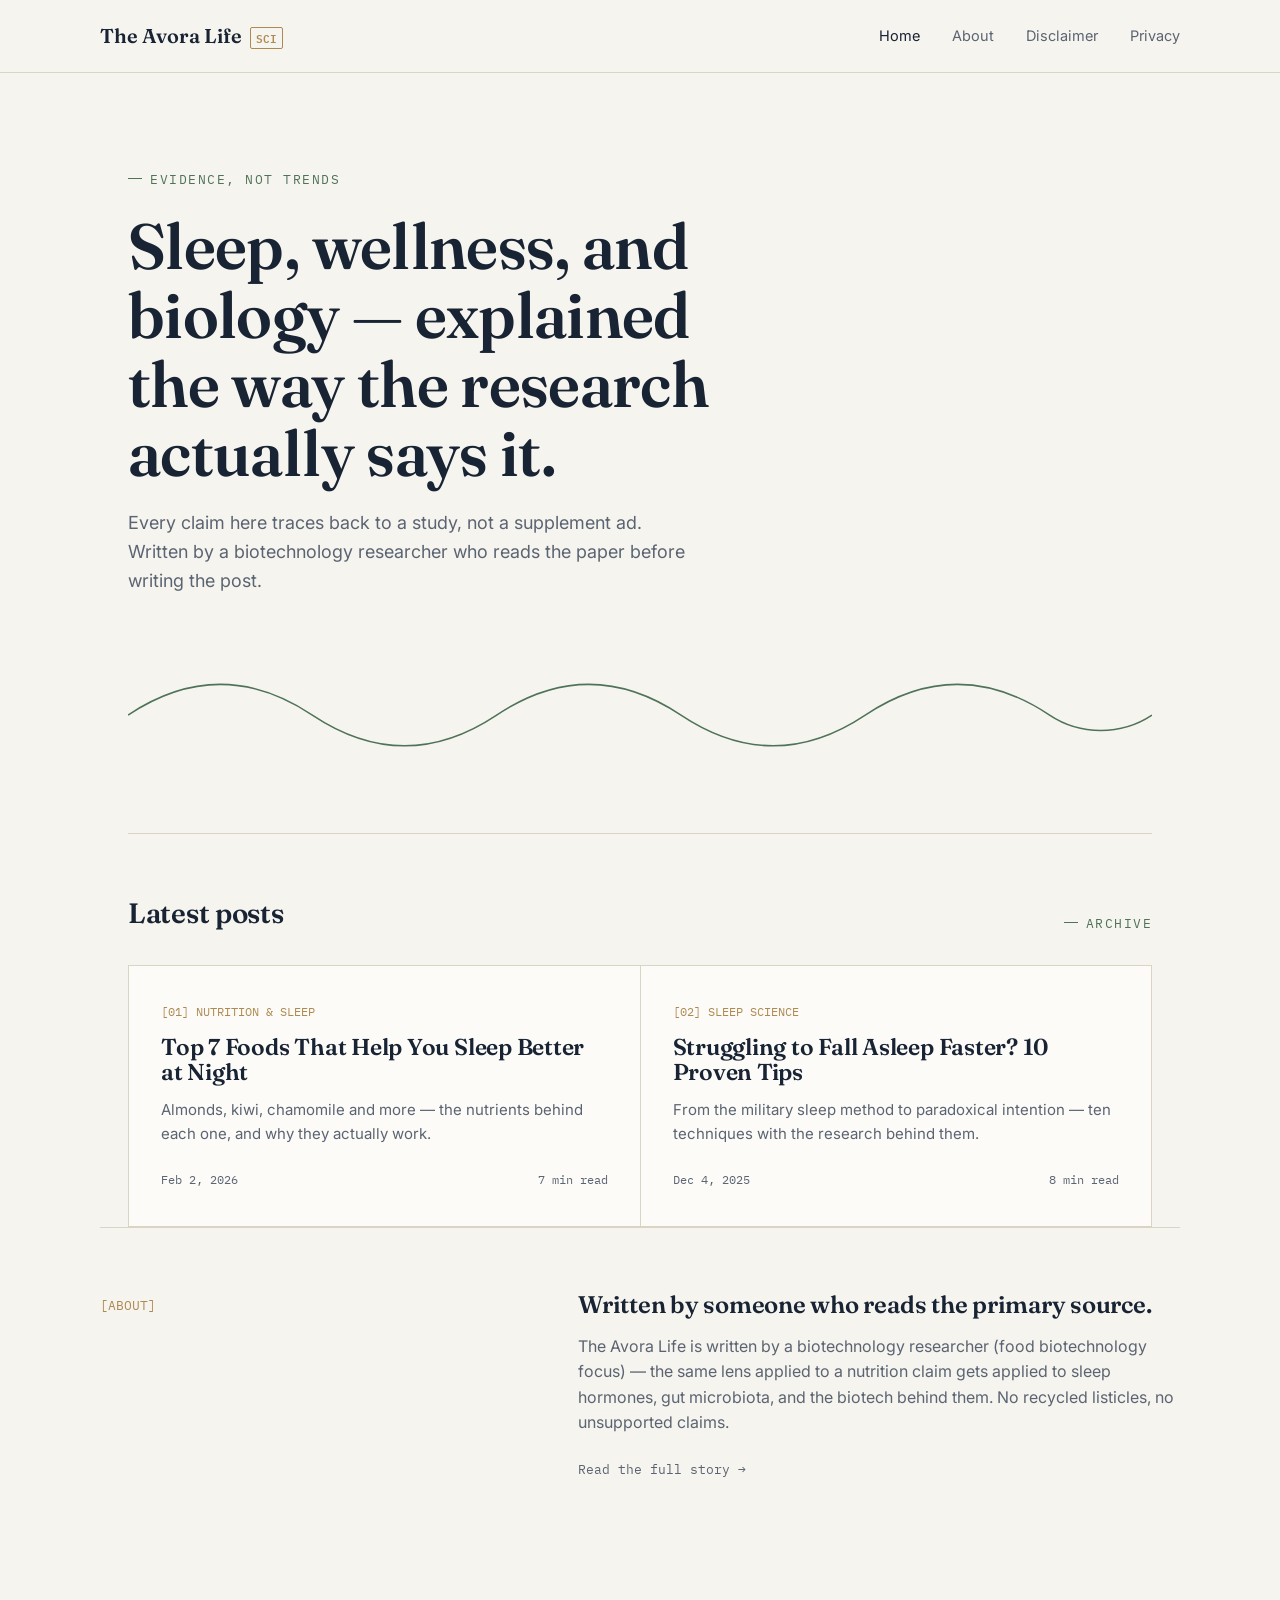
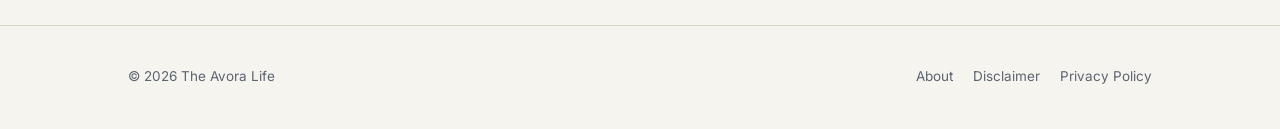
==== index.html @ d86a4e11 "Add files via upload" ====
<!DOCTYPE html>
<html lang="en">
<head>
<meta charset="UTF-8">
<meta name="viewport" content="width=device-width, initial-scale=1">
<title>The Avora Life — Science-Backed Health & Wellness</title>
<meta name="description" content="Science-backed writing on sleep, wellness, and biotech — evidence over trends.">
<link rel="stylesheet" href="style.css">
</head>
<body>

<header>
  <div class="wrap nav">
    <a href="index.html" class="brand">The Avora Life <span class="mark">SCI</span></a>
    <nav class="navlinks" id="navlinks">
      <a href="index.html" aria-current="page">Home</a>
      <a href="about.html">About</a>
      <a href="disclaimer.html">Disclaimer</a>
      <a href="privacy.html">Privacy</a>
    </nav>
    <button class="navtoggle" id="navtoggle" aria-label="Menu"><span></span><span></span><span></span></button>
  </div>
</header>

<section class="hero">
  <div class="wrap">
    <span class="eyebrow">Evidence, not trends</span>
    <h1>Sleep, wellness, and biology — explained the way the research actually says it.</h1>
    <p class="lede">Every claim here traces back to a study, not a supplement ad. Written by a biotechnology researcher who reads the paper before writing the post.</p>

    <svg class="wave" viewBox="0 0 1000 90" fill="none" xmlns="http://www.w3.org/2000/svg" aria-hidden="true">
      <path d="M0 45 C 60 5, 120 5, 180 45 C 240 85, 300 85, 360 45 C 420 5, 480 5, 540 45 C 600 85, 660 85, 720 45 C 780 5, 840 5, 900 45 C 930 65, 970 65, 1000 45" stroke="#4F7358" stroke-width="1.5"/>
    </svg>
  </div>
</section>

<section class="wrap">
  <div class="section-head">
    <h2>Latest posts</h2>
    <span class="eyebrow">Archive</span>
  </div>

  <div class="post-grid">
    <a class="post-card" href="blog/sleep-foods.html">
      <span class="tag">[01] NUTRITION &amp; SLEEP</span>
      <h3>Top 7 Foods That Help You Sleep Better at Night</h3>
      <p>Almonds, kiwi, chamomile and more — the nutrients behind each one, and why they actually work.</p>
      <span class="meta"><span>Feb 2, 2026</span><span>7 min read</span></span>
    </a>
    <a class="post-card" href="blog/fall-asleep-faster.html">
      <span class="tag">[02] SLEEP SCIENCE</span>
      <h3>Struggling to Fall Asleep Faster? 10 Proven Tips</h3>
      <p>From the military sleep method to paradoxical intention — ten techniques with the research behind them.</p>
      <span class="meta"><span>Dec 4, 2025</span><span>8 min read</span></span>
    </a>
  </div>
</section>

<section class="wrap about-strip">
  <div>
    <span class="cite">[ABOUT]</span>
  </div>
  <div>
    <h2 style="font-size:24px;margin-bottom:12px;">Written by someone who reads the primary source.</h2>
    <p>The Avora Life is written by a biotechnology researcher (food biotechnology focus) — the same lens applied to a nutrition claim gets applied to sleep hormones, gut microbiota, and the biotech behind them. No recycled listicles, no unsupported claims.</p>
    <a href="about.html" class="back-link">Read the full story →</a>
  </div>
</section>

<footer>
  <div class="wrap" style="display:flex;justify-content:space-between;width:100%;flex-wrap:wrap;gap:12px;">
    <span>© 2026 The Avora Life</span>
    <div style="display:flex;gap:20px;">
      <a href="about.html">About</a>
      <a href="disclaimer.html">Disclaimer</a>
      <a href="privacy.html">Privacy Policy</a>
    </div>
  </div>
</footer>

<script src="script.js"></script>
</body>
</html>
---- style.css ----
@import url('https://fonts.googleapis.com/css2?family=Fraunces:opsz,wght@9..144,400;9..144,500;9..144,600;9..144,700&family=Inter:wght@400;500;600&family=IBM+Plex+Mono:wght@400;500&display=swap');

:root{
  --bg:#F6F4EE;
  --bg-alt:#EEEAE0;
  --card:#FCFBF8;
  --ink:#182333;
  --ink-soft:#5B6472;
  --accent:#4F7358;
  --accent-soft:#DCE6DC;
  --gold:#AD8A52;
  --line:#DAD4C4;
  --radius:2px;
}

*{box-sizing:border-box;}
html{scroll-behavior:smooth;}
body{
  margin:0;
  background:var(--bg);
  color:var(--ink);
  font-family:'Inter',sans-serif;
  font-size:16px;
  line-height:1.6;
  -webkit-font-smoothing:antialiased;
}

a{color:inherit;text-decoration:none;}
img{max-width:100%;display:block;}

.wrap{
  max-width:1080px;
  margin:0 auto;
  padding:0 28px;
}

/* ---------- Type ---------- */
h1,h2,h3,.display{
  font-family:'Fraunces',serif;
  font-weight:600;
  letter-spacing:-0.01em;
  line-height:1.08;
  margin:0;
}
.mono{
  font-family:'IBM Plex Mono',monospace;
  letter-spacing:0.02em;
}
.eyebrow{
  font-family:'IBM Plex Mono',monospace;
  font-size:12.5px;
  letter-spacing:0.12em;
  text-transform:uppercase;
  color:var(--accent);
  display:inline-flex;
  align-items:center;
  gap:8px;
}
.eyebrow::before{
  content:"";
  width:14px;height:1px;
  background:var(--accent);
  display:inline-block;
}

/* ---------- Header ---------- */
header{
  position:sticky;top:0;z-index:20;
  background:rgba(246,244,238,0.88);
  backdrop-filter:blur(8px);
  border-bottom:1px solid var(--line);
}
.nav{
  display:flex;align-items:center;justify-content:space-between;
  padding:20px 0;
}
.brand{
  font-family:'Fraunces',serif;
  font-weight:600;
  font-size:20px;
  display:flex;align-items:baseline;gap:8px;
}
.brand .mark{
  font-family:'IBM Plex Mono',monospace;
  font-size:11px;
  color:var(--gold);
  border:1px solid var(--gold);
  padding:1px 5px;
  border-radius:2px;
}
.navlinks{display:flex;gap:32px;font-size:14.5px;}
.navlinks a{color:var(--ink-soft);transition:color .15s;}
.navlinks a:hover, .navlinks a[aria-current="page"]{color:var(--ink);}
.navtoggle{display:none;background:none;border:none;cursor:pointer;padding:6px;}
.navtoggle span{display:block;width:22px;height:1.5px;background:var(--ink);margin:5px 0;}

@media (max-width:720px){
  .navlinks{
    position:absolute;top:100%;left:0;right:0;
    flex-direction:column;background:var(--bg);
    padding:20px 28px;gap:18px;
    border-bottom:1px solid var(--line);
    display:none;
  }
  .navlinks.open{display:flex;}
  .navtoggle{display:block;}
}

/* ---------- Hero ---------- */
.hero{padding:88px 0 64px;}
.hero .eyebrow{margin-bottom:22px;}
.hero h1{font-size:clamp(38px,6vw,64px);max-width:14ch;}
.hero p.lede{
  margin-top:22px;max-width:52ch;
  font-size:18px;color:var(--ink-soft);
}
.wave{margin-top:56px;width:100%;height:auto;}
.wave path{
  stroke-dasharray:1400;
  stroke-dashoffset:1400;
  animation:draw 1.8s ease forwards .2s;
}
@keyframes draw{to{stroke-dashoffset:0;}}
@media (prefers-reduced-motion:reduce){
  .wave path{animation:none;stroke-dashoffset:0;}
}

/* ---------- Section labels ---------- */
.section-head{
  display:flex;align-items:baseline;justify-content:space-between;
  margin:0 0 32px;padding-top:64px;
  border-top:1px solid var(--line);
}
.section-head h2{font-size:28px;}

/* ---------- Post grid / cards ---------- */
.post-grid{
  display:grid;grid-template-columns:1fr 1fr;gap:1px;
  background:var(--line);border:1px solid var(--line);
}
@media (max-width:720px){.post-grid{grid-template-columns:1fr;}}

.post-card{
  background:var(--card);
  padding:36px 32px;
  display:flex;flex-direction:column;gap:14px;
  transition:background .18s;
}
.post-card:hover{background:var(--accent-soft);}
.post-card .tag{
  font-family:'IBM Plex Mono',monospace;
  font-size:12px;color:var(--gold);
}
.post-card h3{font-size:23px;}
.post-card p{color:var(--ink-soft);font-size:15px;margin:0;}
.post-card .meta{
  margin-top:auto;padding-top:10px;
  font-family:'IBM Plex Mono',monospace;
  font-size:12px;color:var(--ink-soft);
  display:flex;justify-content:space-between;
}

/* ---------- About / bio blurb ---------- */
.about-strip{
  padding:64px 0;border-top:1px solid var(--line);
  display:grid;grid-template-columns:1fr 1.4fr;gap:48px;
}
@media (max-width:720px){.about-strip{grid-template-columns:1fr;}}
.about-strip .cite{
  font-family:'IBM Plex Mono',monospace;
  font-size:13px;color:var(--gold);
}
.about-strip p{color:var(--ink-soft);font-size:16px;}

/* ---------- Footer ---------- */
footer{
  border-top:1px solid var(--line);
  margin-top:80px;padding:40px 0;
  font-size:13.5px;color:var(--ink-soft);
  display:flex;justify-content:space-between;flex-wrap:wrap;gap:12px;
}
footer a{border-bottom:1px solid transparent;}
footer a:hover{border-color:var(--ink-soft);}

/* ---------- Article page ---------- */
.article-head{padding:64px 0 32px;border-bottom:1px solid var(--line);}
.article-head .eyebrow{margin-bottom:20px;}
.article-head h1{font-size:clamp(32px,5vw,48px);max-width:18ch;}
.article-head .sub{margin-top:18px;color:var(--ink-soft);font-size:17px;max-width:56ch;}
.article-meta{
  margin-top:28px;display:flex;gap:24px;
  font-family:'IBM Plex Mono',monospace;font-size:12.5px;color:var(--ink-soft);
}

article.body{
  max-width:680px;margin:0 auto;padding:48px 28px 40px;
  font-size:17px;
}
article.body h2{font-size:26px;margin-top:48px;margin-bottom:16px;}
article.body h3{font-size:20px;margin-top:32px;margin-bottom:10px;}
article.body p{margin:0 0 18px;color:var(--ink);}
article.body ul,article.body ol{margin:0 0 18px;padding-left:22px;color:var(--ink);}
article.body li{margin-bottom:8px;}
article.body a{color:var(--accent);border-bottom:1px solid var(--accent-soft);}
article.body a:hover{border-color:var(--accent);}
.callout{
  border-left:2px solid var(--accent);
  background:var(--accent-soft);
  padding:16px 20px;margin:28px 0;
  font-size:15.5px;color:var(--ink);
}
.source-list{
  margin-top:56px;padding-top:24px;border-top:1px solid var(--line);
  font-size:13.5px;color:var(--ink-soft);
}
.source-list .eyebrow{margin-bottom:14px;}
.source-list ol{padding-left:20px;}
.source-list li{margin-bottom:8px;}

.back-link{
  display:inline-flex;align-items:center;gap:8px;
  font-family:'IBM Plex Mono',monospace;font-size:13px;
  color:var(--ink-soft);margin-top:8px;
}
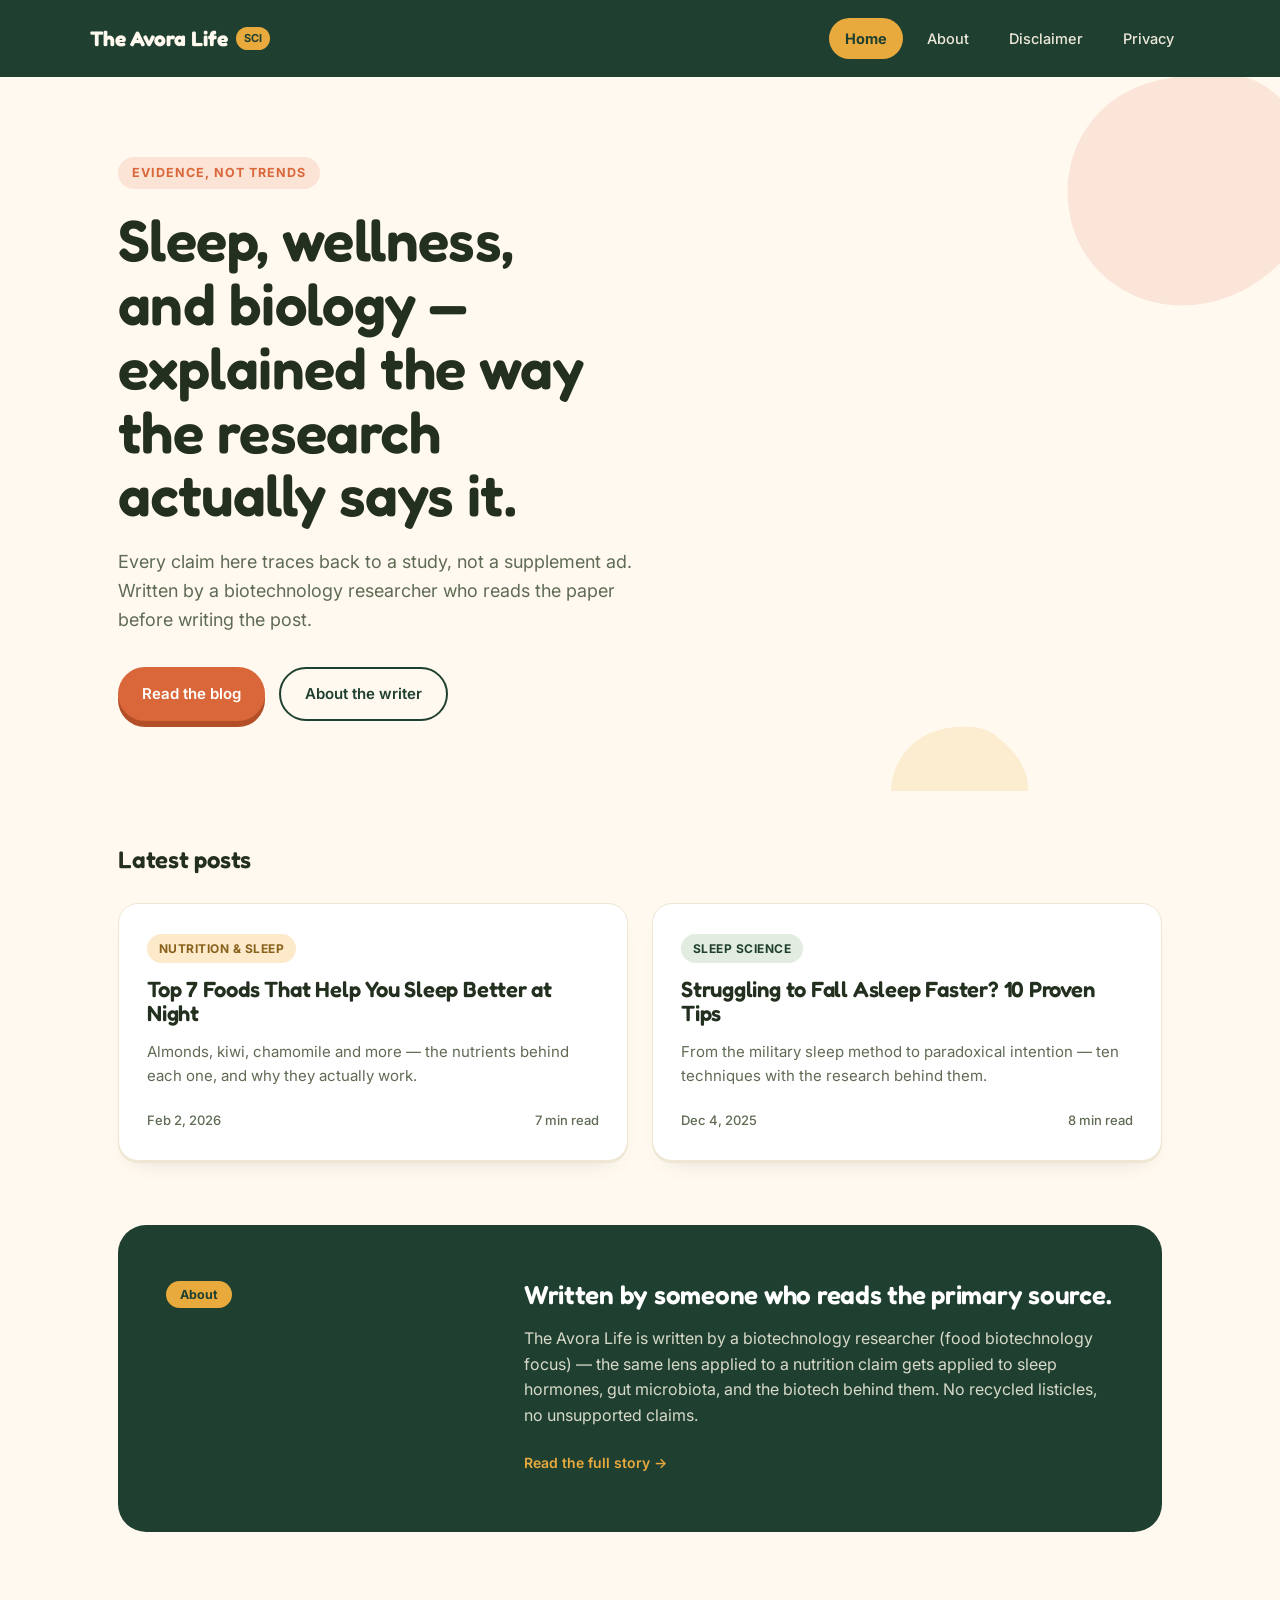
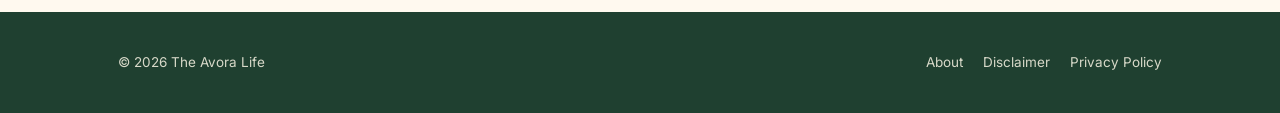
==== commit 0753cfd7: "Add files via upload" ====
--- a/index.html
+++ b/index.html
@@ -23,47 +23,48 @@
 </header>
 
 <section class="hero">
-  <div class="wrap">
+  <svg class="blob blob-1" viewBox="0 0 200 200" xmlns="http://www.w3.org/2000/svg" aria-hidden="true"><path fill="#FBE3D6" d="M45.3,-58.5C58.5,-49.6,68.5,-34.7,71.8,-18.3C75.2,-1.9,71.9,16,63.5,30.6C55.1,45.2,41.6,56.4,26.2,63.1C10.8,69.7,-6.4,71.7,-22.5,67.4C-38.6,63.2,-53.5,52.7,-62.4,38.2C-71.3,23.6,-74.2,5,-70.5,-11.8C-66.8,-28.6,-56.6,-43.5,-43.2,-52.4C-29.9,-61.3,-14.9,-64.2,1.6,-66.2C18.2,-68.3,32.1,-67.4,45.3,-58.5Z" transform="translate(100 100)"/></svg>
+  <svg class="blob blob-2" viewBox="0 0 200 200" xmlns="http://www.w3.org/2000/svg" aria-hidden="true"><path fill="#FCEACB" d="M39.5,-51.9C51.5,-42.8,61.6,-30.6,65.8,-16.4C70,-2.2,68.3,14,61.1,27.4C53.9,40.8,41.2,51.4,26.7,58.2C12.2,65,-4.1,68,-19.6,64.5C-35.1,61,-49.8,51,-58.8,37.2C-67.8,23.4,-71.1,5.8,-67.9,-10.5C-64.8,-26.8,-55.2,-41.8,-42.1,-51C-29,-60.2,-14.5,-63.6,0.4,-64.2C15.3,-64.8,30.5,-62.6,39.5,-51.9Z" transform="translate(100 100)"/></svg>
+  <div class="wrap inner">
     <span class="eyebrow">Evidence, not trends</span>
     <h1>Sleep, wellness, and biology — explained the way the research actually says it.</h1>
     <p class="lede">Every claim here traces back to a study, not a supplement ad. Written by a biotechnology researcher who reads the paper before writing the post.</p>
-
-    <svg class="wave" viewBox="0 0 1000 90" fill="none" xmlns="http://www.w3.org/2000/svg" aria-hidden="true">
-      <path d="M0 45 C 60 5, 120 5, 180 45 C 240 85, 300 85, 360 45 C 420 5, 480 5, 540 45 C 600 85, 660 85, 720 45 C 780 5, 840 5, 900 45 C 930 65, 970 65, 1000 45" stroke="#4F7358" stroke-width="1.5"/>
-    </svg>
+    <div class="ctas">
+      <a href="#latest" class="btn btn-primary">Read the blog</a>
+      <a href="about.html" class="btn btn-outline">About the writer</a>
+    </div>
   </div>
 </section>
 
-<section class="wrap">
+<section class="wrap" id="latest">
   <div class="section-head">
     <h2>Latest posts</h2>
-    <span class="eyebrow">Archive</span>
   </div>
 
   <div class="post-grid">
     <a class="post-card" href="blog/sleep-foods.html">
-      <span class="tag">[01] NUTRITION &amp; SLEEP</span>
+      <span class="tag sleep">Nutrition &amp; Sleep</span>
       <h3>Top 7 Foods That Help You Sleep Better at Night</h3>
       <p>Almonds, kiwi, chamomile and more — the nutrients behind each one, and why they actually work.</p>
       <span class="meta"><span>Feb 2, 2026</span><span>7 min read</span></span>
     </a>
     <a class="post-card" href="blog/fall-asleep-faster.html">
-      <span class="tag">[02] SLEEP SCIENCE</span>
+      <span class="tag science">Sleep Science</span>
       <h3>Struggling to Fall Asleep Faster? 10 Proven Tips</h3>
       <p>From the military sleep method to paradoxical intention — ten techniques with the research behind them.</p>
       <span class="meta"><span>Dec 4, 2025</span><span>8 min read</span></span>
     </a>
   </div>
-</section>
 
-<section class="wrap about-strip">
-  <div>
-    <span class="cite">[ABOUT]</span>
-  </div>
-  <div>
-    <h2 style="font-size:24px;margin-bottom:12px;">Written by someone who reads the primary source.</h2>
-    <p>The Avora Life is written by a biotechnology researcher (food biotechnology focus) — the same lens applied to a nutrition claim gets applied to sleep hormones, gut microbiota, and the biotech behind them. No recycled listicles, no unsupported claims.</p>
-    <a href="about.html" class="back-link">Read the full story →</a>
+  <div class="about-strip">
+    <div>
+      <span class="pill">About</span>
+    </div>
+    <div>
+      <h2>Written by someone who reads the primary source.</h2>
+      <p>The Avora Life is written by a biotechnology researcher (food biotechnology focus) — the same lens applied to a nutrition claim gets applied to sleep hormones, gut microbiota, and the biotech behind them. No recycled listicles, no unsupported claims.</p>
+      <a href="about.html" class="back-link">Read the full story →</a>
+    </div>
   </div>
 </section>
 
--- a/style.css
+++ b/style.css
@@ -1,16 +1,20 @@
-@import url('https://fonts.googleapis.com/css2?family=Fraunces:opsz,wght@9..144,400;9..144,500;9..144,600;9..144,700&family=Inter:wght@400;500;600&family=IBM+Plex+Mono:wght@400;500&display=swap');
+@import url('https://fonts.googleapis.com/css2?family=Fredoka:wght@500;600;700&family=Inter:wght@400;500;600;700&display=swap');
 
 :root{
-  --bg:#F6F4EE;
-  --bg-alt:#EEEAE0;
-  --card:#FCFBF8;
-  --ink:#182333;
-  --ink-soft:#5B6472;
-  --accent:#4F7358;
-  --accent-soft:#DCE6DC;
-  --gold:#AD8A52;
-  --line:#DAD4C4;
-  --radius:2px;
+  --bg:#FFF9EF;
+  --cream:#FFF9EF;
+  --card:#FFFFFF;
+  --ink:#24301F;
+  --ink-soft:#5F6B54;
+  --green:#1F4030;
+  --green-soft:#E3ECE0;
+  --terracotta:#D9673A;
+  --terracotta-soft:#FBE3D6;
+  --mustard:#E8A93D;
+  --mustard-soft:#FCEACB;
+  --line:#EFE6D3;
+  --radius:20px;
+  --radius-sm:12px;
 }
 
 *{box-sizing:border-box;}
@@ -24,201 +28,186 @@
   line-height:1.6;
   -webkit-font-smoothing:antialiased;
 }
-
 a{color:inherit;text-decoration:none;}
 img{max-width:100%;display:block;}
-
-.wrap{
-  max-width:1080px;
-  margin:0 auto;
-  padding:0 28px;
-}
-
-/* ---------- Type ---------- */
+.wrap{max-width:1100px;margin:0 auto;padding:0 28px;}
+
 h1,h2,h3,.display{
-  font-family:'Fraunces',serif;
+  font-family:'Fredoka',sans-serif;
   font-weight:600;
   letter-spacing:-0.01em;
-  line-height:1.08;
+  line-height:1.1;
   margin:0;
 }
-.mono{
-  font-family:'IBM Plex Mono',monospace;
-  letter-spacing:0.02em;
-}
+
 .eyebrow{
-  font-family:'IBM Plex Mono',monospace;
+  font-family:'Inter',sans-serif;
+  font-weight:700;
   font-size:12.5px;
-  letter-spacing:0.12em;
+  letter-spacing:0.08em;
   text-transform:uppercase;
-  color:var(--accent);
-  display:inline-flex;
-  align-items:center;
-  gap:8px;
-}
-.eyebrow::before{
-  content:"";
-  width:14px;height:1px;
-  background:var(--accent);
+  color:var(--terracotta);
+  background:var(--terracotta-soft);
+  padding:6px 14px;
+  border-radius:999px;
   display:inline-block;
 }
 
 /* ---------- Header ---------- */
 header{
   position:sticky;top:0;z-index:20;
-  background:rgba(246,244,238,0.88);
-  backdrop-filter:blur(8px);
-  border-bottom:1px solid var(--line);
-}
-.nav{
-  display:flex;align-items:center;justify-content:space-between;
-  padding:20px 0;
-}
+  background:var(--green);
+}
+.nav{display:flex;align-items:center;justify-content:space-between;padding:18px 0;}
 .brand{
-  font-family:'Fraunces',serif;
-  font-weight:600;
-  font-size:20px;
-  display:flex;align-items:baseline;gap:8px;
+  font-family:'Fredoka',sans-serif;font-weight:700;font-size:21px;
+  color:#FFF9EF;display:flex;align-items:center;gap:8px;
 }
 .brand .mark{
-  font-family:'IBM Plex Mono',monospace;
-  font-size:11px;
-  color:var(--gold);
-  border:1px solid var(--gold);
-  padding:1px 5px;
-  border-radius:2px;
-}
-.navlinks{display:flex;gap:32px;font-size:14.5px;}
-.navlinks a{color:var(--ink-soft);transition:color .15s;}
-.navlinks a:hover, .navlinks a[aria-current="page"]{color:var(--ink);}
+  font-family:'Inter',sans-serif;font-weight:700;font-size:11px;color:var(--green);
+  background:var(--mustard);
+  padding:3px 8px;border-radius:999px;
+}
+.navlinks{display:flex;gap:8px;font-size:14.5px;}
+.navlinks a{
+  color:#EFE9DB;padding:9px 16px;border-radius:999px;
+  font-weight:500;transition:background .15s,color .15s;
+}
+.navlinks a:hover{background:rgba(255,255,255,0.1);}
+.navlinks a[aria-current="page"]{background:var(--mustard);color:var(--green);font-weight:700;}
 .navtoggle{display:none;background:none;border:none;cursor:pointer;padding:6px;}
-.navtoggle span{display:block;width:22px;height:1.5px;background:var(--ink);margin:5px 0;}
+.navtoggle span{display:block;width:22px;height:2px;background:#FFF9EF;margin:5px 0;border-radius:2px;}
 
 @media (max-width:720px){
   .navlinks{
     position:absolute;top:100%;left:0;right:0;
-    flex-direction:column;background:var(--bg);
-    padding:20px 28px;gap:18px;
-    border-bottom:1px solid var(--line);
-    display:none;
+    flex-direction:column;background:var(--green);
+    padding:16px 28px;gap:8px;display:none;
   }
   .navlinks.open{display:flex;}
+  .navlinks a{width:100%;}
   .navtoggle{display:block;}
 }
 
 /* ---------- Hero ---------- */
-.hero{padding:88px 0 64px;}
-.hero .eyebrow{margin-bottom:22px;}
-.hero h1{font-size:clamp(38px,6vw,64px);max-width:14ch;}
-.hero p.lede{
-  margin-top:22px;max-width:52ch;
-  font-size:18px;color:var(--ink-soft);
-}
-.wave{margin-top:56px;width:100%;height:auto;}
-.wave path{
-  stroke-dasharray:1400;
-  stroke-dashoffset:1400;
-  animation:draw 1.8s ease forwards .2s;
-}
-@keyframes draw{to{stroke-dashoffset:0;}}
-@media (prefers-reduced-motion:reduce){
-  .wave path{animation:none;stroke-dashoffset:0;}
-}
+.hero{
+  position:relative;
+  padding:80px 0 70px;
+  overflow:hidden;
+}
+.blob{position:absolute;z-index:0;filter:blur(0px);}
+.blob-1{top:-60px;right:-80px;width:340px;opacity:0.9;}
+.blob-2{bottom:-100px;right:220px;width:200px;opacity:0.85;}
+.hero .inner{position:relative;z-index:1;}
+.hero h1{font-size:clamp(36px,5.6vw,58px);max-width:15ch;margin-top:20px;}
+.hero p.lede{margin-top:20px;max-width:50ch;font-size:18px;color:var(--ink-soft);}
+.hero .ctas{margin-top:32px;display:flex;gap:14px;flex-wrap:wrap;}
+.btn{
+  display:inline-flex;align-items:center;gap:8px;
+  font-weight:600;font-size:15px;
+  padding:13px 24px;border-radius:999px;
+  transition:transform .15s, box-shadow .15s;
+}
+.btn-primary{background:var(--terracotta);color:#fff;box-shadow:0 6px 0 0 #B24F27;}
+.btn-primary:hover{transform:translateY(2px);box-shadow:0 4px 0 0 #B24F27;}
+.btn-outline{background:transparent;color:var(--green);border:2px solid var(--green);}
+.btn-outline:hover{background:var(--green);color:#fff;}
 
 /* ---------- Section labels ---------- */
 .section-head{
-  display:flex;align-items:baseline;justify-content:space-between;
-  margin:0 0 32px;padding-top:64px;
-  border-top:1px solid var(--line);
-}
-.section-head h2{font-size:28px;}
+  display:flex;align-items:center;justify-content:space-between;
+  margin:0 0 30px;padding-top:56px;
+}
 
 /* ---------- Post grid / cards ---------- */
-.post-grid{
-  display:grid;grid-template-columns:1fr 1fr;gap:1px;
-  background:var(--line);border:1px solid var(--line);
-}
+.post-grid{display:grid;grid-template-columns:1fr 1fr;gap:24px;}
 @media (max-width:720px){.post-grid{grid-template-columns:1fr;}}
 
 .post-card{
   background:var(--card);
-  padding:36px 32px;
+  border-radius:var(--radius);
+  padding:30px 28px;
   display:flex;flex-direction:column;gap:14px;
-  transition:background .18s;
-}
-.post-card:hover{background:var(--accent-soft);}
+  box-shadow:0 2px 0 var(--line), 0 12px 24px -18px rgba(36,48,31,0.25);
+  border:1px solid var(--line);
+  transition:transform .18s, box-shadow .18s;
+}
+.post-card:hover{transform:translateY(-4px);box-shadow:0 2px 0 var(--line), 0 20px 30px -18px rgba(36,48,31,0.3);}
 .post-card .tag{
-  font-family:'IBM Plex Mono',monospace;
-  font-size:12px;color:var(--gold);
-}
-.post-card h3{font-size:23px;}
+  font-weight:700;font-size:12px;letter-spacing:0.04em;text-transform:uppercase;
+  display:inline-block;padding:5px 12px;border-radius:999px;
+  width:fit-content;
+}
+.tag.sleep{background:var(--mustard-soft);color:#8A611C;}
+.tag.science{background:var(--green-soft);color:var(--green);}
+.post-card h3{font-size:22px;}
 .post-card p{color:var(--ink-soft);font-size:15px;margin:0;}
 .post-card .meta{
-  margin-top:auto;padding-top:10px;
-  font-family:'IBM Plex Mono',monospace;
-  font-size:12px;color:var(--ink-soft);
+  margin-top:auto;padding-top:8px;
+  font-size:13px;color:var(--ink-soft);font-weight:500;
   display:flex;justify-content:space-between;
 }
 
-/* ---------- About / bio blurb ---------- */
+/* ---------- About strip ---------- */
 .about-strip{
-  padding:64px 0;border-top:1px solid var(--line);
-  display:grid;grid-template-columns:1fr 1.4fr;gap:48px;
-}
-@media (max-width:720px){.about-strip{grid-template-columns:1fr;}}
-.about-strip .cite{
-  font-family:'IBM Plex Mono',monospace;
-  font-size:13px;color:var(--gold);
-}
-.about-strip p{color:var(--ink-soft);font-size:16px;}
+  margin-top:64px;
+  background:var(--green);
+  border-radius:28px;
+  padding:56px 48px;
+  display:grid;grid-template-columns:0.7fr 1.3fr;gap:40px;
+  color:#F3EFE2;
+}
+@media (max-width:720px){.about-strip{grid-template-columns:1fr;padding:40px 28px;}}
+.about-strip h2{font-size:26px;color:#fff;margin-bottom:12px;}
+.about-strip p{color:#D8D9C9;font-size:16px;}
+.about-strip .pill{
+  background:var(--mustard);color:var(--green);font-weight:700;
+  font-size:12.5px;padding:6px 14px;border-radius:999px;width:fit-content;
+}
+.about-strip .back-link{color:var(--mustard);font-weight:600;}
 
 /* ---------- Footer ---------- */
 footer{
-  border-top:1px solid var(--line);
+  background:var(--green);color:#D8D9C9;
   margin-top:80px;padding:40px 0;
-  font-size:13.5px;color:var(--ink-soft);
+  font-size:13.5px;
   display:flex;justify-content:space-between;flex-wrap:wrap;gap:12px;
 }
-footer a{border-bottom:1px solid transparent;}
-footer a:hover{border-color:var(--ink-soft);}
+footer a:hover{color:#fff;}
 
 /* ---------- Article page ---------- */
-.article-head{padding:64px 0 32px;border-bottom:1px solid var(--line);}
-.article-head .eyebrow{margin-bottom:20px;}
-.article-head h1{font-size:clamp(32px,5vw,48px);max-width:18ch;}
-.article-head .sub{margin-top:18px;color:var(--ink-soft);font-size:17px;max-width:56ch;}
+.article-head{background:var(--green-soft);padding:64px 0 40px;}
+.article-head h1{font-size:clamp(30px,4.6vw,46px);max-width:18ch;margin-top:18px;color:var(--green);}
+.article-head .sub{margin-top:16px;color:var(--ink-soft);font-size:17px;max-width:56ch;}
 .article-meta{
-  margin-top:28px;display:flex;gap:24px;
-  font-family:'IBM Plex Mono',monospace;font-size:12.5px;color:var(--ink-soft);
-}
-
-article.body{
-  max-width:680px;margin:0 auto;padding:48px 28px 40px;
-  font-size:17px;
-}
-article.body h2{font-size:26px;margin-top:48px;margin-bottom:16px;}
-article.body h3{font-size:20px;margin-top:32px;margin-bottom:10px;}
+  margin-top:24px;display:flex;gap:20px;
+  font-size:13.5px;color:var(--ink-soft);font-weight:600;
+}
+
+article.body{max-width:680px;margin:0 auto;padding:48px 28px 40px;font-size:17px;}
+article.body h2{font-size:25px;margin-top:44px;margin-bottom:14px;color:var(--green);}
+article.body h3{font-size:20px;margin-top:30px;margin-bottom:10px;color:var(--green);}
 article.body p{margin:0 0 18px;color:var(--ink);}
 article.body ul,article.body ol{margin:0 0 18px;padding-left:22px;color:var(--ink);}
 article.body li{margin-bottom:8px;}
-article.body a{color:var(--accent);border-bottom:1px solid var(--accent-soft);}
-article.body a:hover{border-color:var(--accent);}
+article.body a{color:var(--terracotta);border-bottom:2px solid var(--terracotta-soft);font-weight:600;}
+article.body a:hover{border-color:var(--terracotta);}
 .callout{
-  border-left:2px solid var(--accent);
-  background:var(--accent-soft);
-  padding:16px 20px;margin:28px 0;
-  font-size:15.5px;color:var(--ink);
+  border-radius:var(--radius-sm);
+  background:var(--mustard-soft);
+  padding:18px 22px;margin:28px 0;
+  font-size:15.5px;color:#5C4319;font-weight:500;
 }
 .source-list{
-  margin-top:56px;padding-top:24px;border-top:1px solid var(--line);
+  margin-top:52px;padding:24px;border-radius:var(--radius-sm);
+  background:var(--green-soft);
   font-size:13.5px;color:var(--ink-soft);
 }
 .source-list .eyebrow{margin-bottom:14px;}
-.source-list ol{padding-left:20px;}
+.source-list ol{padding-left:20px;margin:0;}
 .source-list li{margin-bottom:8px;}
 
 .back-link{
   display:inline-flex;align-items:center;gap:8px;
-  font-family:'IBM Plex Mono',monospace;font-size:13px;
-  color:var(--ink-soft);margin-top:8px;
-}
+  font-weight:600;font-size:14px;color:var(--terracotta);margin-top:8px;
+}
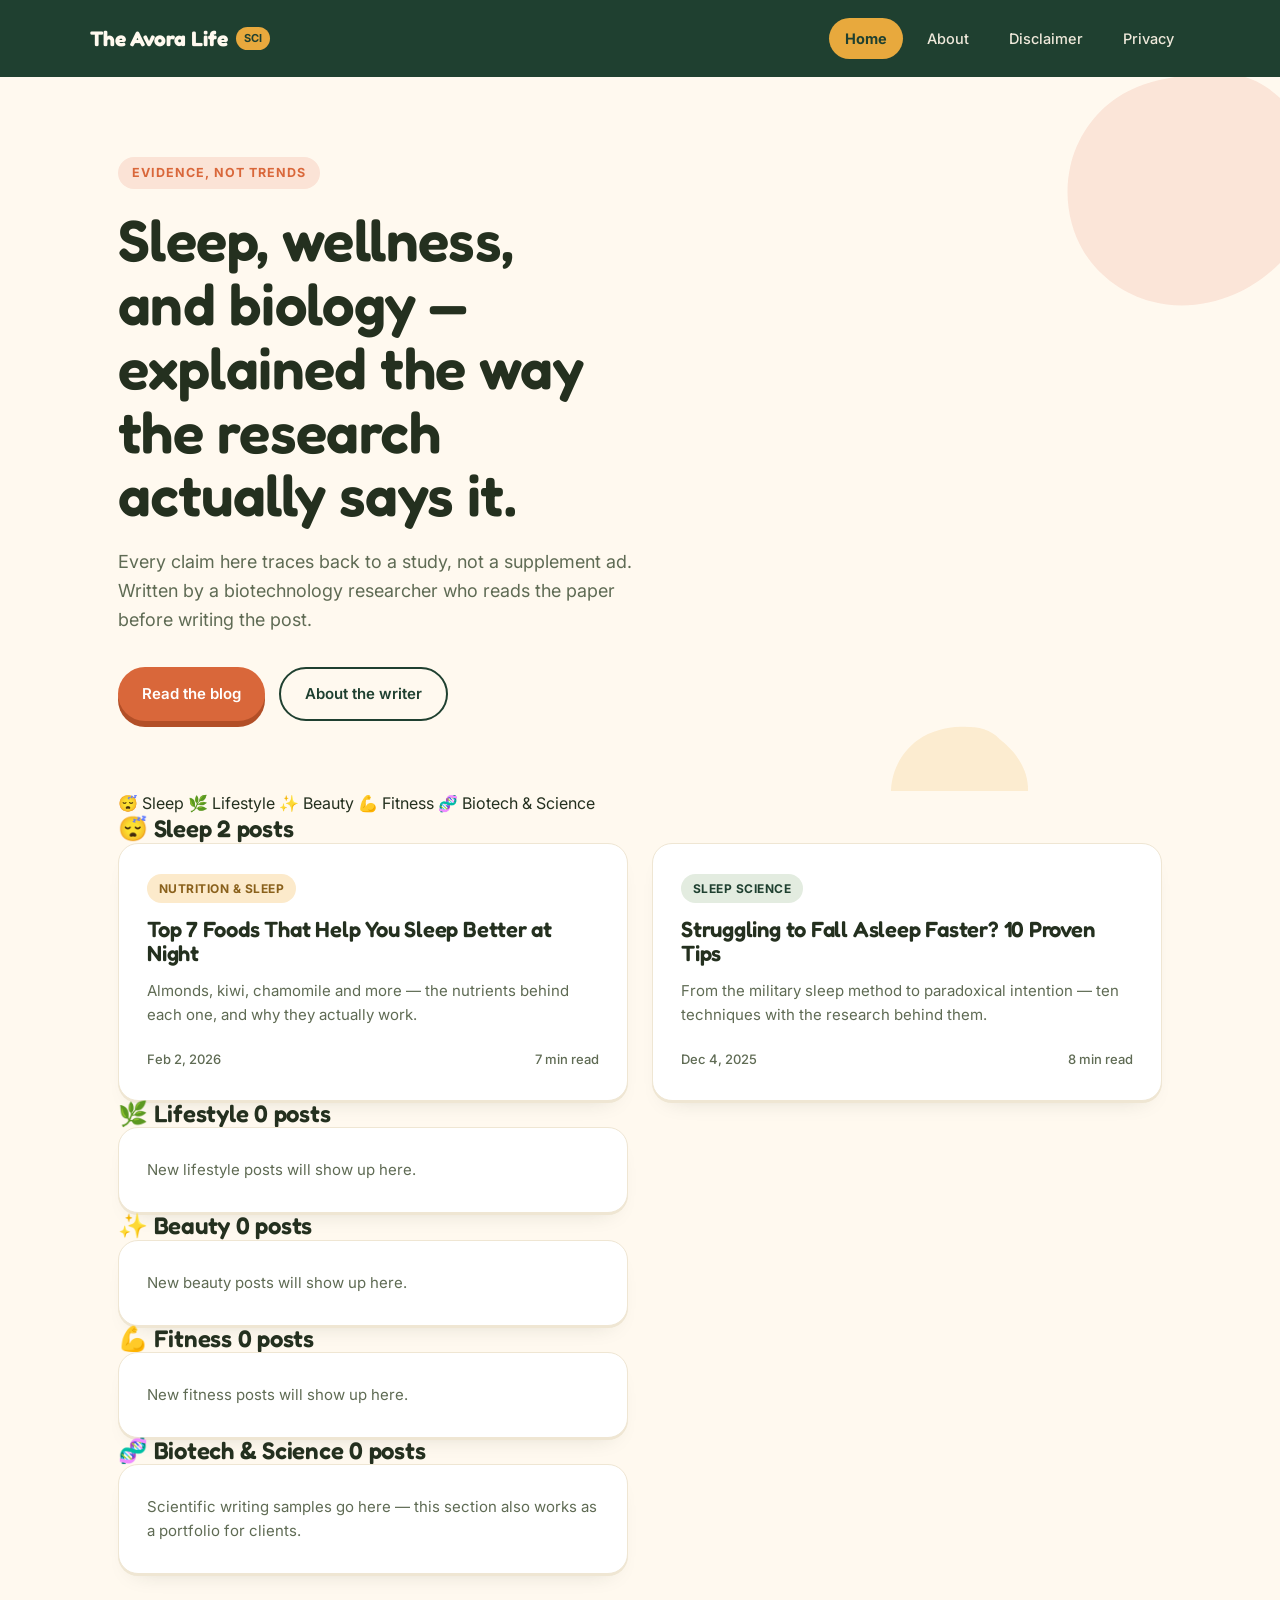
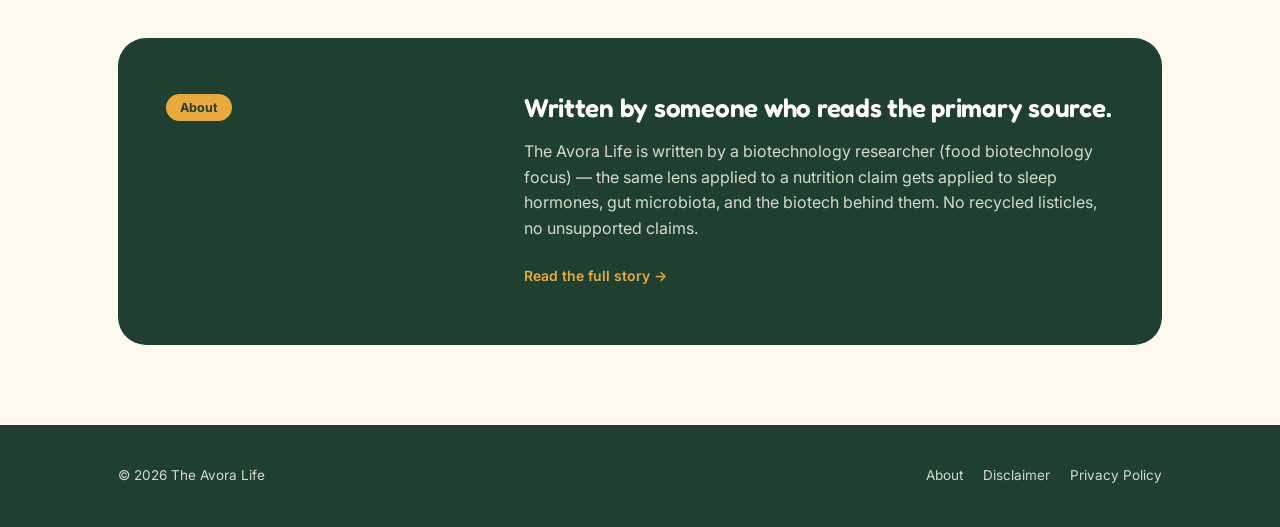
==== commit 9cab9ca0: "Update index.html" ====
--- a/index.html
+++ b/index.html
@@ -37,24 +37,59 @@
 </section>
 
 <section class="wrap" id="latest">
-  <div class="section-head">
-    <h2>Latest posts</h2>
+  <div class="cat-nav">
+    <a href="#sleep" class="cat-pill active">😴 Sleep</a>
+    <a href="#lifestyle" class="cat-pill">🌿 Lifestyle</a>
+    <a href="#beauty" class="cat-pill">✨ Beauty</a>
+    <a href="#fitness" class="cat-pill">💪 Fitness</a>
+    <a href="#science" class="cat-pill">🧬 Biotech &amp; Science</a>
   </div>
 
-  <div class="post-grid">
-    <a class="post-card" href="blog/sleep-foods.html">
-      <span class="tag sleep">Nutrition &amp; Sleep</span>
-      <h3>Top 7 Foods That Help You Sleep Better at Night</h3>
-      <p>Almonds, kiwi, chamomile and more — the nutrients behind each one, and why they actually work.</p>
-      <span class="meta"><span>Feb 2, 2026</span><span>7 min read</span></span>
-    </a>
-    <a class="post-card" href="blog/fall-asleep-faster.html">
-      <span class="tag science">Sleep Science</span>
-      <h3>Struggling to Fall Asleep Faster? 10 Proven Tips</h3>
-      <p>From the military sleep method to paradoxical intention — ten techniques with the research behind them.</p>
-      <span class="meta"><span>Dec 4, 2025</span><span>8 min read</span></span>
-    </a>
-  </div>
+  <section class="cat-section" id="sleep">
+    <h2>😴 Sleep <span class="count">2 posts</span></h2>
+    <div class="post-grid">
+      <a class="post-card" href="blog/sleep-foods.html">
+        <span class="tag sleep">Nutrition &amp; Sleep</span>
+        <h3>Top 7 Foods That Help You Sleep Better at Night</h3>
+        <p>Almonds, kiwi, chamomile and more — the nutrients behind each one, and why they actually work.</p>
+        <span class="meta"><span>Feb 2, 2026</span><span>7 min read</span></span>
+      </a>
+      <a class="post-card" href="blog/fall-asleep-faster.html">
+        <span class="tag science">Sleep Science</span>
+        <h3>Struggling to Fall Asleep Faster? 10 Proven Tips</h3>
+        <p>From the military sleep method to paradoxical intention — ten techniques with the research behind them.</p>
+        <span class="meta"><span>Dec 4, 2025</span><span>8 min read</span></span>
+      </a>
+    </div>
+  </section>
+
+  <section class="cat-section" id="lifestyle">
+    <h2>🌿 Lifestyle <span class="count">0 posts</span></h2>
+    <div class="post-grid">
+      <div class="post-card empty"><p>New lifestyle posts will show up here.</p></div>
+    </div>
+  </section>
+
+  <section class="cat-section" id="beauty">
+    <h2>✨ Beauty <span class="count">0 posts</span></h2>
+    <div class="post-grid">
+      <div class="post-card empty"><p>New beauty posts will show up here.</p></div>
+    </div>
+  </section>
+
+  <section class="cat-section" id="fitness">
+    <h2>💪 Fitness <span class="count">0 posts</span></h2>
+    <div class="post-grid">
+      <div class="post-card empty"><p>New fitness posts will show up here.</p></div>
+    </div>
+  </section>
+
+  <section class="cat-section" id="science">
+    <h2>🧬 Biotech &amp; Science <span class="count">0 posts</span></h2>
+    <div class="post-grid">
+      <div class="post-card empty"><p>Scientific writing samples go here — this section also works as a portfolio for clients.</p></div>
+    </div>
+  </section>
 
   <div class="about-strip">
     <div>
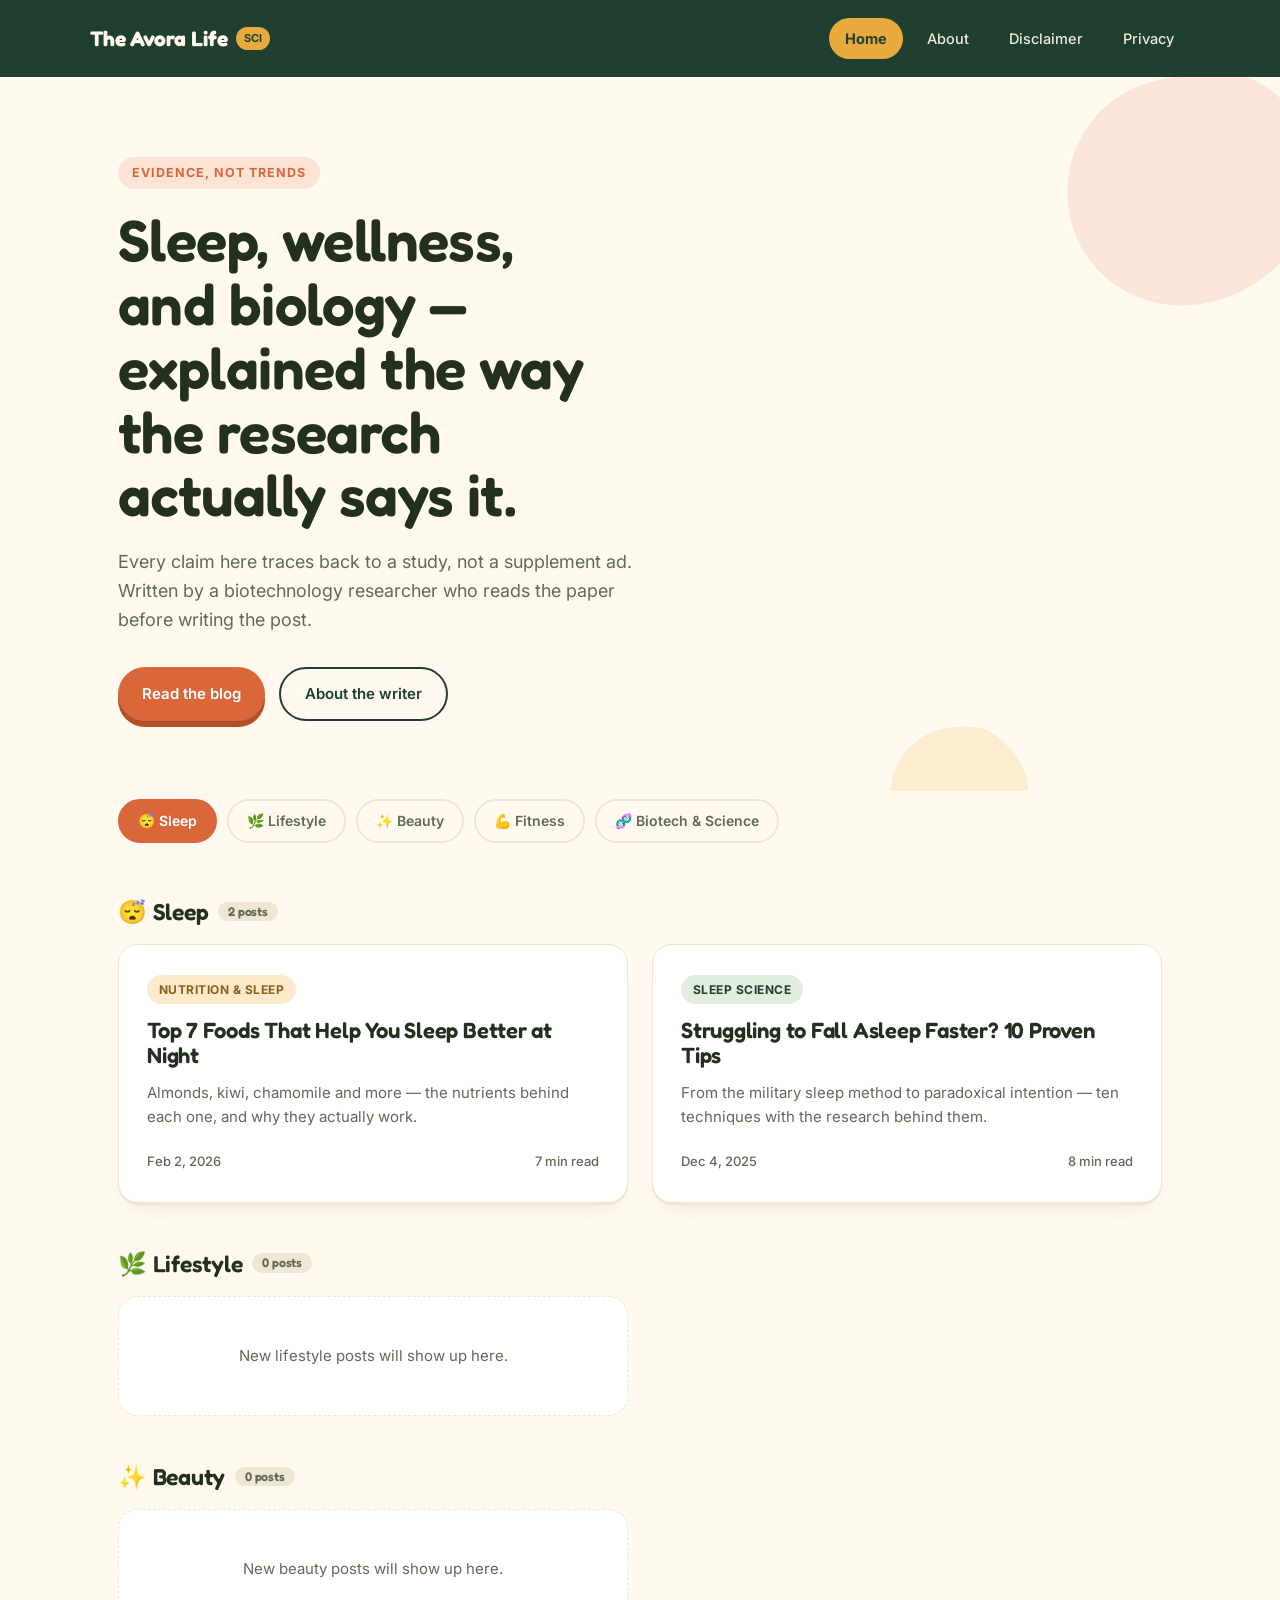
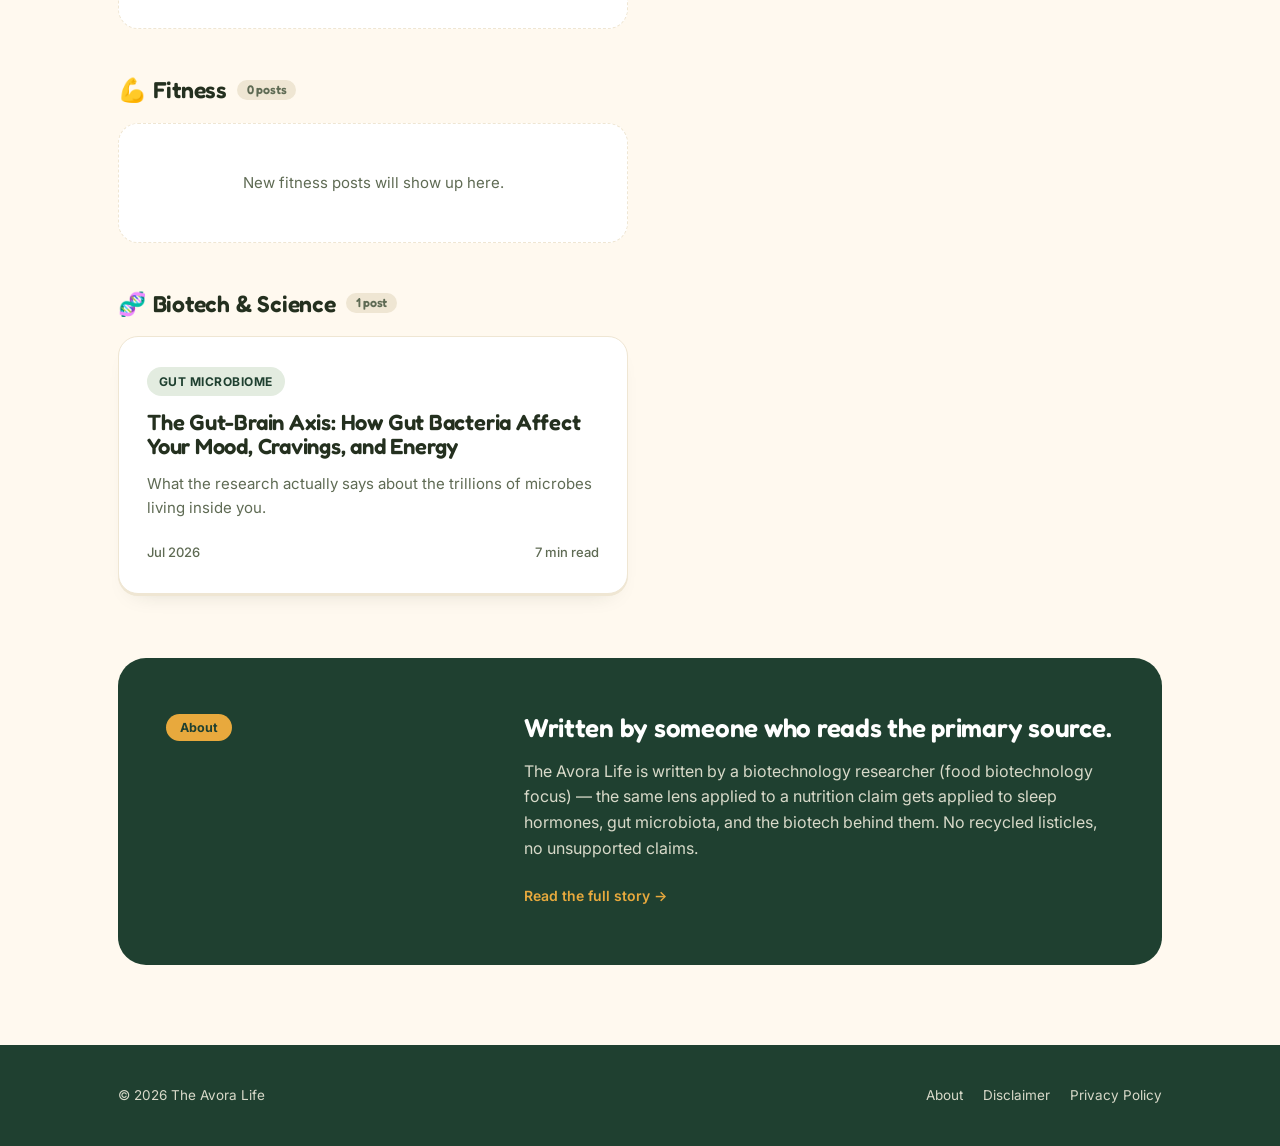
==== commit 485b5767: "Update index.html" ====
--- a/index.html
+++ b/index.html
@@ -85,9 +85,14 @@
   </section>
 
   <section class="cat-section" id="science">
-    <h2>🧬 Biotech &amp; Science <span class="count">0 posts</span></h2>
+    <h2>🧬 Biotech &amp; Science <span class="count">1 post</span></h2>
     <div class="post-grid">
-      <div class="post-card empty"><p>Scientific writing samples go here — this section also works as a portfolio for clients.</p></div>
+      <a class="post-card" href="blog/gut-brain-axis.html">
+        <span class="tag science">Gut Microbiome</span>
+        <h3>The Gut-Brain Axis: How Gut Bacteria Affect Your Mood, Cravings, and Energy</h3>
+        <p>What the research actually says about the trillions of microbes living inside you.</p>
+        <span class="meta"><span>Jul 2026</span><span>7 min read</span></span>
+      </a>
     </div>
   </section>
 
--- a/style.css
+++ b/style.css
@@ -53,7 +53,6 @@
   display:inline-block;
 }
 
-/* ---------- Header ---------- */
 header{
   position:sticky;top:0;z-index:20;
   background:var(--green);
@@ -89,7 +88,6 @@
   .navtoggle{display:block;}
 }
 
-/* ---------- Hero ---------- */
 .hero{
   position:relative;
   padding:80px 0 70px;
@@ -113,13 +111,37 @@
 .btn-outline{background:transparent;color:var(--green);border:2px solid var(--green);}
 .btn-outline:hover{background:var(--green);color:#fff;}
 
-/* ---------- Section labels ---------- */
+.cat-nav{
+  display:flex;gap:10px;flex-wrap:wrap;
+  padding:8px 0 8px;
+  position:sticky;top:74px;z-index:10;
+  background:var(--bg);
+}
+.cat-pill{
+  padding:9px 18px;border-radius:999px;font-weight:600;font-size:14px;
+  border:2px solid var(--line);color:var(--ink-soft);
+  transition:all .15s;display:inline-block;
+}
+.cat-pill.active,.cat-pill:hover{background:var(--terracotta);border-color:var(--terracotta);color:#fff;}
+
+.cat-section{padding-top:48px;scroll-margin-top:130px;}
+.cat-section h2{font-size:23px;display:flex;align-items:center;gap:10px;}
+.cat-section .count{
+  font-size:12.5px;font-weight:600;color:var(--ink-soft);
+  background:var(--line);padding:3px 10px;border-radius:999px;
+}
+.cat-section .post-grid{margin-top:20px;}
+.post-card.empty{
+  align-items:center;justify-content:center;text-align:center;
+  border-style:dashed;box-shadow:none;color:var(--ink-soft);
+  min-height:120px;
+}
+
 .section-head{
   display:flex;align-items:center;justify-content:space-between;
   margin:0 0 30px;padding-top:56px;
 }
 
-/* ---------- Post grid / cards ---------- */
 .post-grid{display:grid;grid-template-columns:1fr 1fr;gap:24px;}
 @media (max-width:720px){.post-grid{grid-template-columns:1fr;}}
 
@@ -148,7 +170,6 @@
   display:flex;justify-content:space-between;
 }
 
-/* ---------- About strip ---------- */
 .about-strip{
   margin-top:64px;
   background:var(--green);
@@ -166,7 +187,6 @@
 }
 .about-strip .back-link{color:var(--mustard);font-weight:600;}
 
-/* ---------- Footer ---------- */
 footer{
   background:var(--green);color:#D8D9C9;
   margin-top:80px;padding:40px 0;
@@ -175,7 +195,6 @@
 }
 footer a:hover{color:#fff;}
 
-/* ---------- Article page ---------- */
 .article-head{background:var(--green-soft);padding:64px 0 40px;}
 .article-head h1{font-size:clamp(30px,4.6vw,46px);max-width:18ch;margin-top:18px;color:var(--green);}
 .article-head .sub{margin-top:16px;color:var(--ink-soft);font-size:17px;max-width:56ch;}
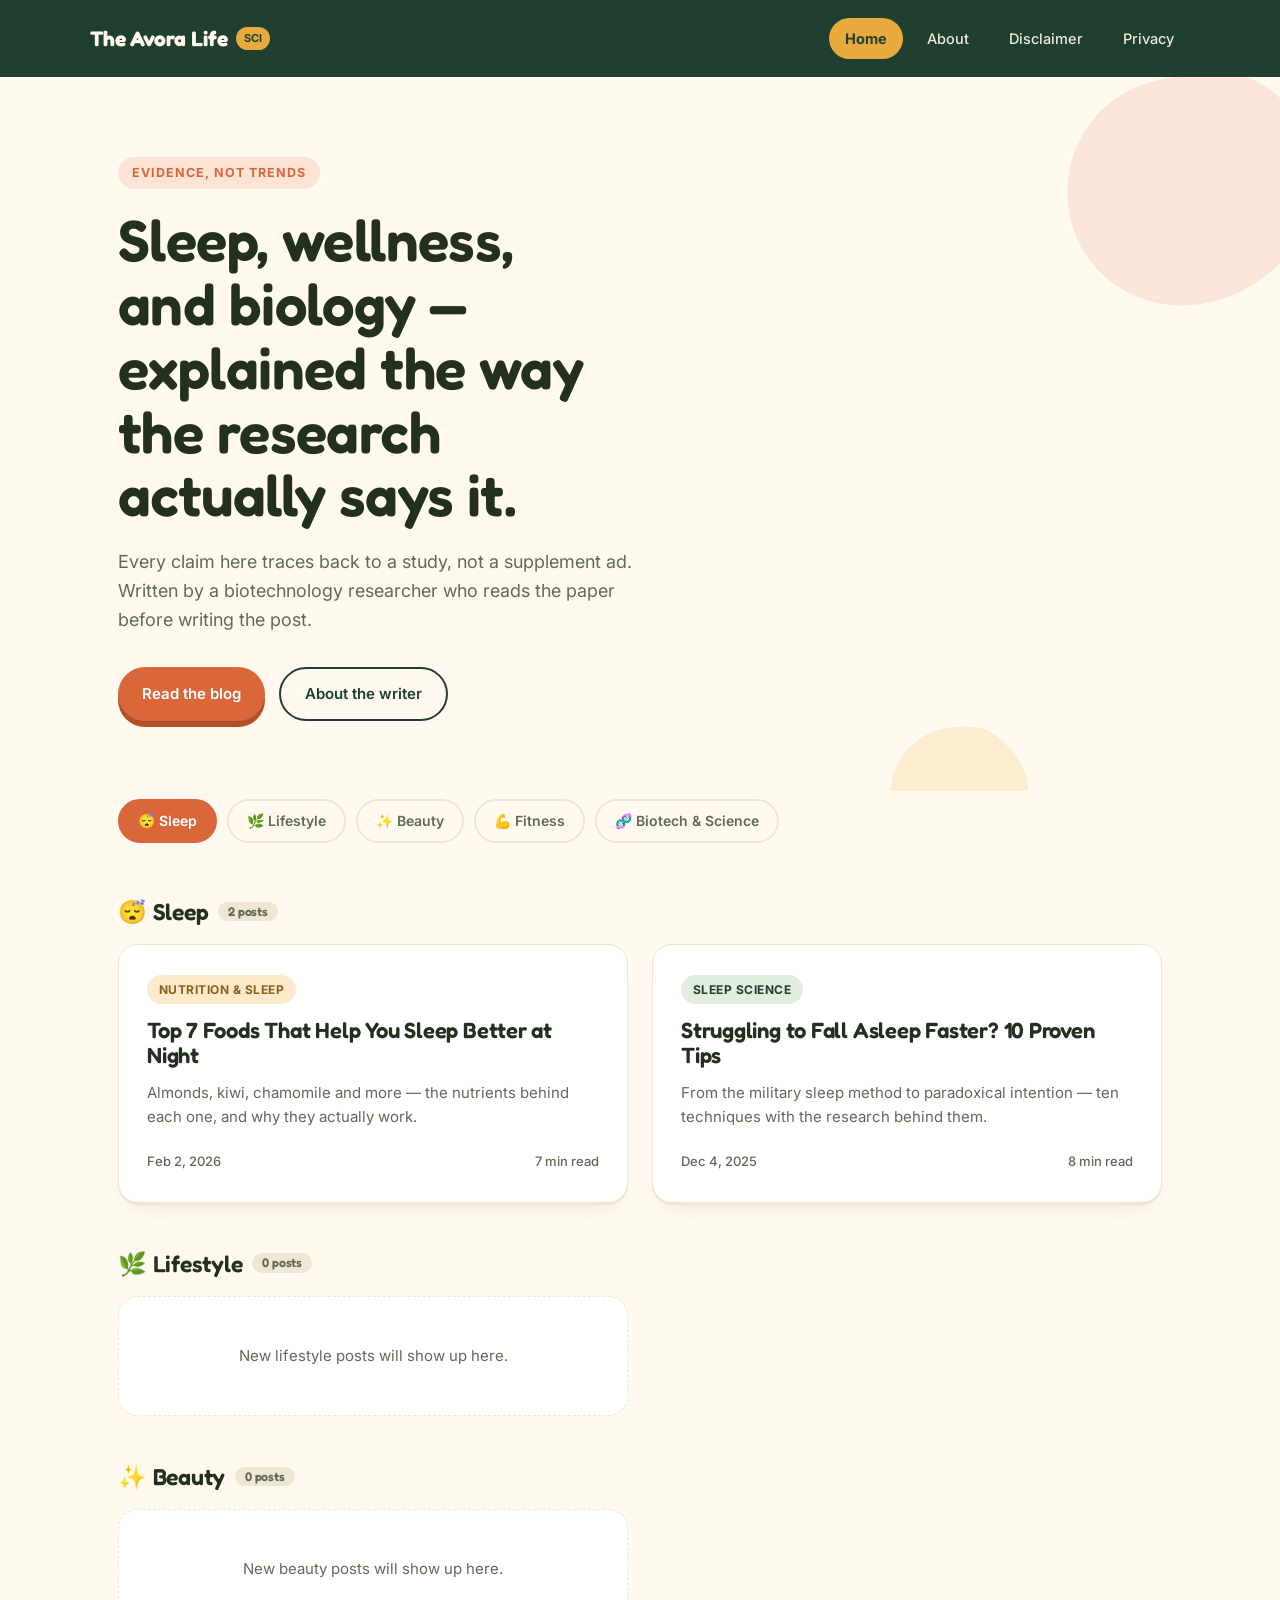
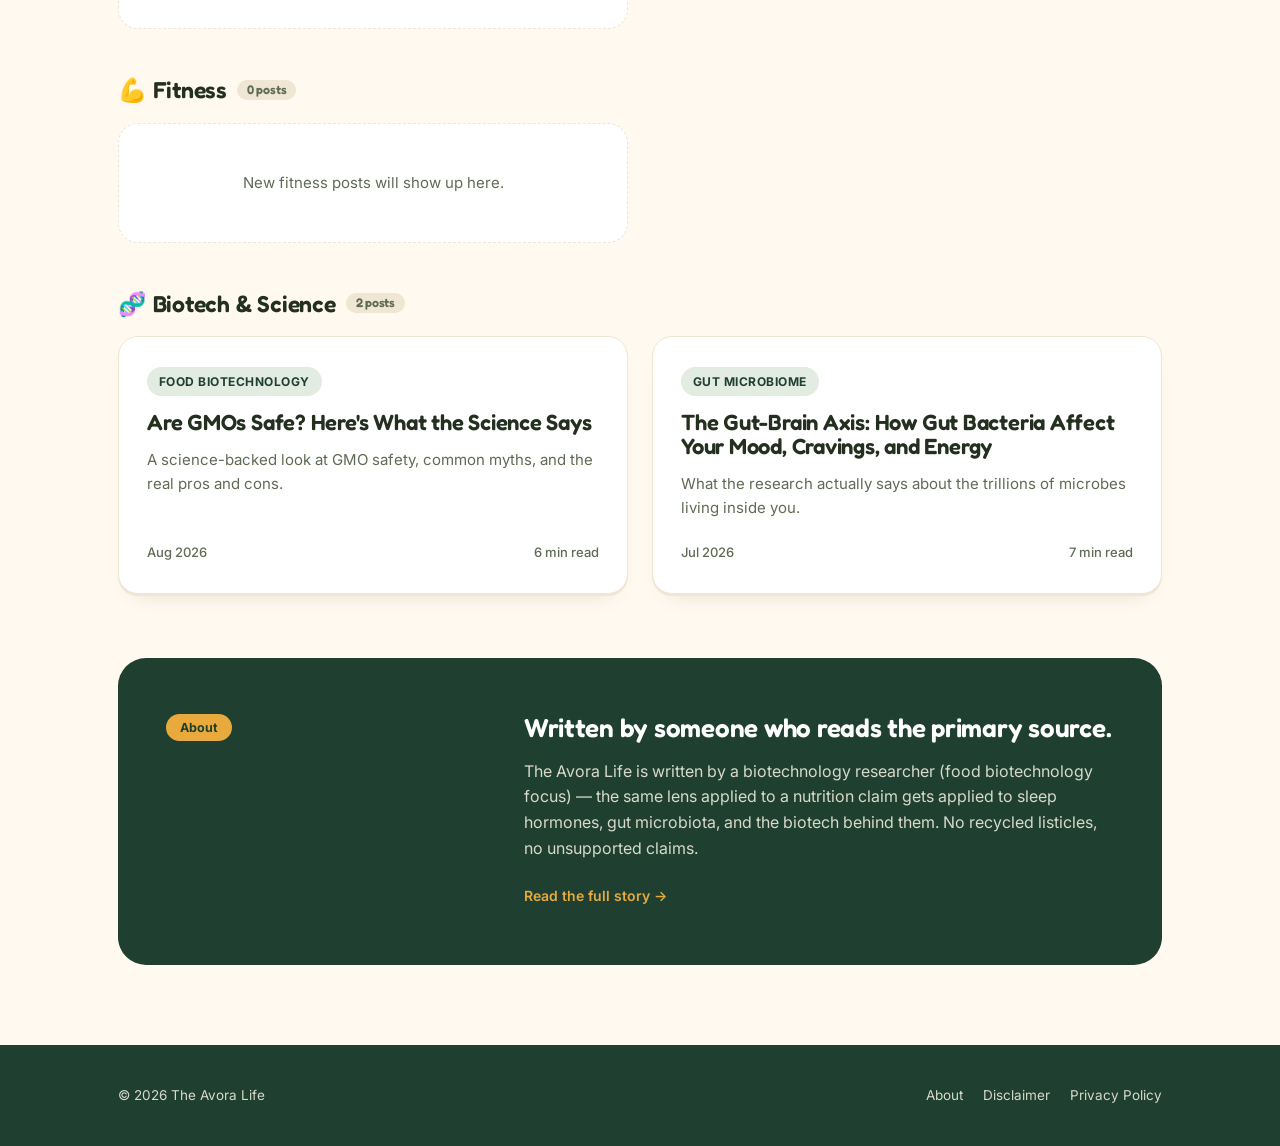
==== commit 306eea07: "Update index.html" ====
--- a/index.html
+++ b/index.html
@@ -85,8 +85,14 @@
   </section>
 
   <section class="cat-section" id="science">
-    <h2>🧬 Biotech &amp; Science <span class="count">1 post</span></h2>
+    <h2>🧬 Biotech &amp; Science <span class="count">2 posts</span></h2>
     <div class="post-grid">
+      <a class="post-card" href="blog/gmo-safety.html">
+        <span class="tag science">Food Biotechnology</span>
+        <h3>Are GMOs Safe? Here's What the Science Says</h3>
+        <p>A science-backed look at GMO safety, common myths, and the real pros and cons.</p>
+        <span class="meta"><span>Aug 2026</span><span>6 min read</span></span>
+      </a>
       <a class="post-card" href="blog/gut-brain-axis.html">
         <span class="tag science">Gut Microbiome</span>
         <h3>The Gut-Brain Axis: How Gut Bacteria Affect Your Mood, Cravings, and Energy</h3>
